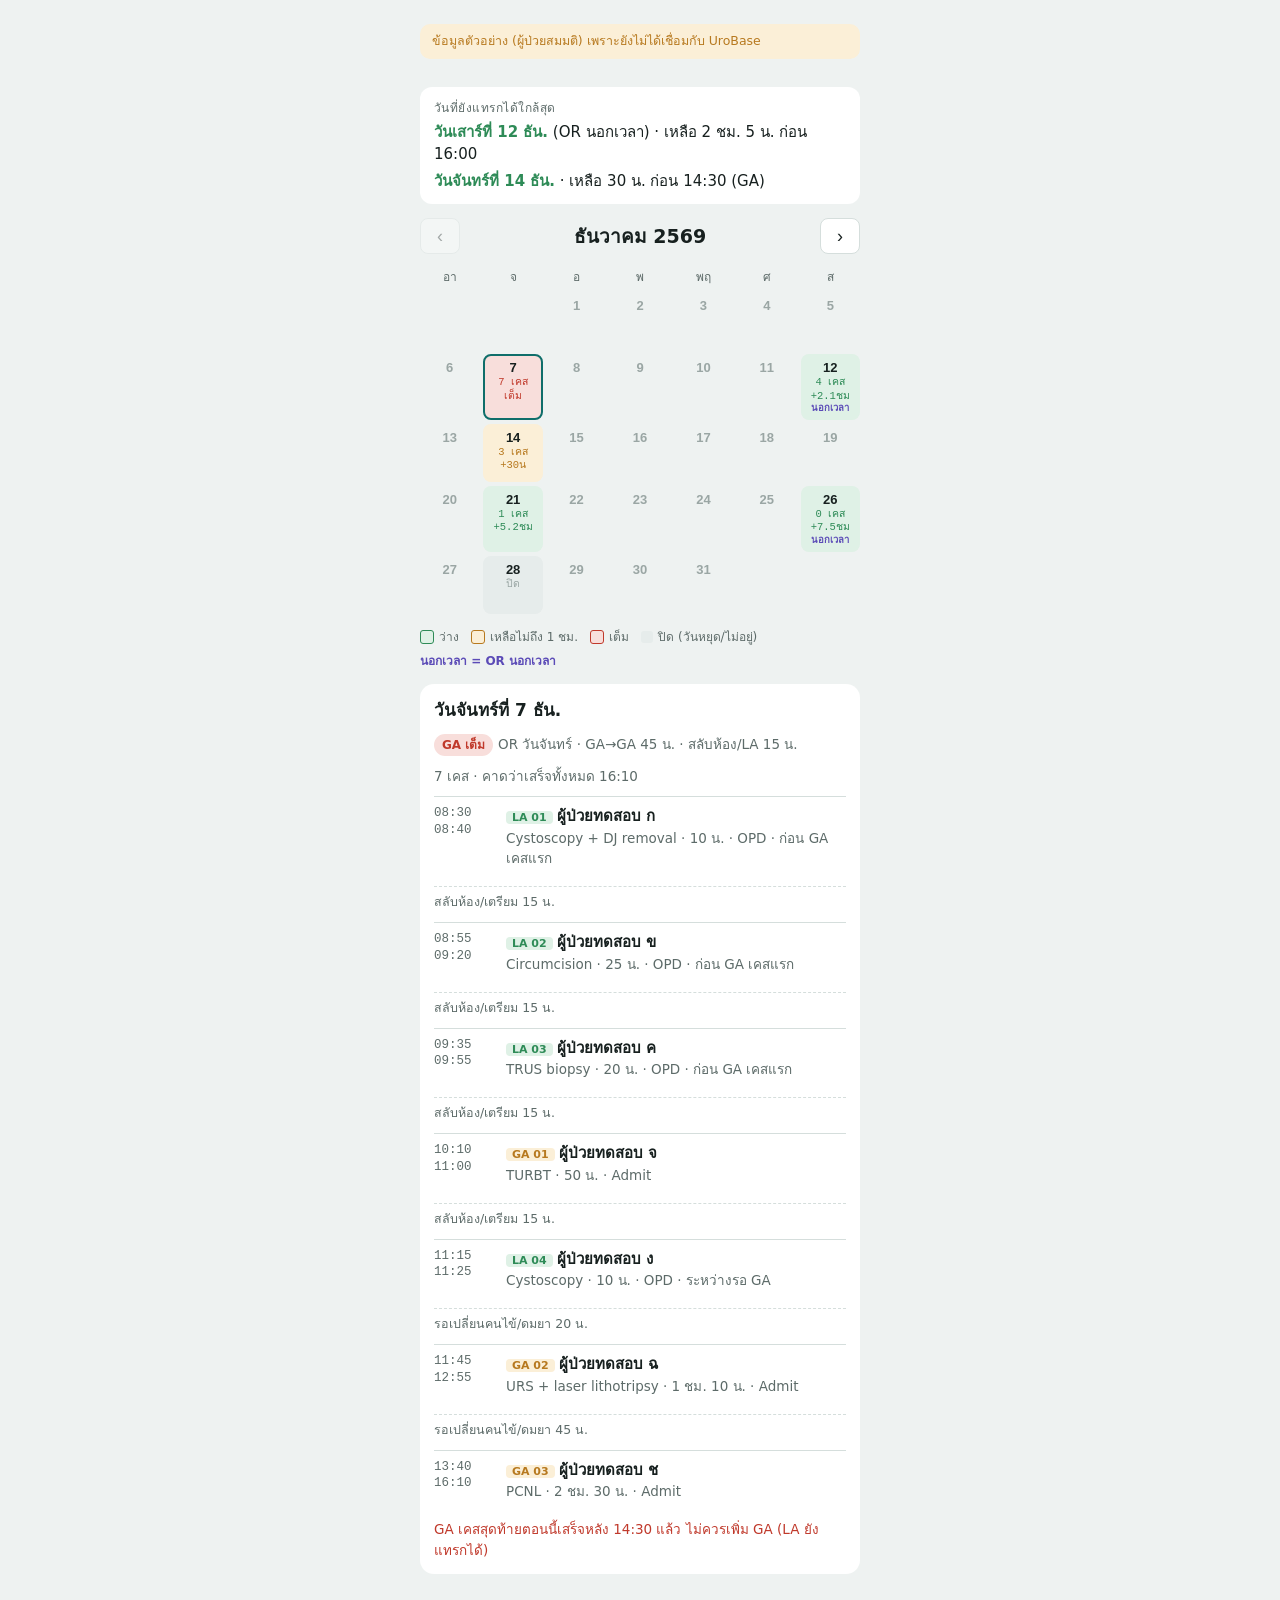
==== MiniApp/OrQueue/index.html @ 75303c89 "Add OrQueue mini app: 3-month OR calendar showing where a case can be inserted Pure scheduling logic" ====
<!doctype html>
<html lang="th">
<head>
<meta charset="utf-8">
<meta name="viewport" content="width=device-width, initial-scale=1, viewport-fit=cover">
<title>คิวผ่าตัด Uro</title>
</head>
<body>
<style>
/* Layout: one phone-width column; month grid on top, tapped day's timeline below */
:root{
  --bg:#eef2f1; --card:#ffffff; --fg:#17201f; --muted:#5d6b69; --line:#d5dedc;
  --accent:#0f6e6a; --free:#2e8b57; --freebg:#dff1e6; --tight:#b7791f; --tightbg:#fbefd7;
  --full:#c0392b; --fullbg:#f8dedb; --off:#9aa6a4; --offbg:#e6eceb; --oh:#5b4bb7;
  --font:system-ui,"Noto Sans Thai",sans-serif; --mono:ui-monospace,"Roboto Mono",monospace;
}
@media (prefers-color-scheme:dark){:root:not([data-theme="light"]){
  --bg:#0f1716; --card:#172221; --fg:#e4ecea; --muted:#9db0ad; --line:#2b3a38;
  --accent:#4fc2bb; --free:#5fcf8c; --freebg:#173528; --tight:#e6b04d; --tightbg:#3a2e14;
  --full:#f07a6c; --fullbg:#3d1d1a; --off:#6b7a78; --offbg:#1d2928; --oh:#a79bf2; color-scheme:dark}}
:root[data-theme="dark"]{
  --bg:#0f1716; --card:#172221; --fg:#e4ecea; --muted:#9db0ad; --line:#2b3a38;
  --accent:#4fc2bb; --free:#5fcf8c; --freebg:#173528; --tight:#e6b04d; --tightbg:#3a2e14;
  --full:#f07a6c; --fullbg:#3d1d1a; --off:#6b7a78; --offbg:#1d2928; --oh:#a79bf2; color-scheme:dark}
body{background:var(--bg);color:var(--fg);font-family:var(--font);font-size:15px;line-height:1.5}
.wrap{max-width:440px;margin:0 auto;padding-block:16px 40px;padding-left:max(16px,env(safe-area-inset-left,0px));padding-right:max(16px,env(safe-area-inset-right,0px));display:flex;flex-direction:column;gap:14px}
.note{font-size:13px;color:var(--muted);background:var(--card);border:1px dashed var(--line);border-radius:10px;padding:8px 12px}
.next{background:var(--card);border-radius:12px;padding:12px 14px;display:flex;flex-direction:column;gap:4px}
.next b{color:var(--free)}
.next .lbl{font-size:12px;color:var(--muted);letter-spacing:.04em}
.mhead{display:flex;align-items:center;justify-content:space-between}
.mhead h1{font-size:19px;margin:0;font-weight:700}
.mhead button{background:var(--card);border:1px solid var(--line);color:var(--fg);border-radius:8px;width:40px;height:36px;font-size:18px;cursor:pointer}
.mhead button:disabled{opacity:.35}
.grid{display:grid;grid-template-columns:repeat(7,1fr);gap:4px}
.dow{text-align:center;font-size:12px;color:var(--muted);padding-bottom:2px}
.cell{min-height:58px;border-radius:8px;padding:4px 3px;display:flex;flex-direction:column;align-items:center;gap:1px;font-size:13px;color:var(--off);border:2px solid transparent;background:transparent}
.cell.op{cursor:pointer;color:var(--fg)}
.cell.free{background:var(--freebg)}.cell.tight{background:var(--tightbg)}.cell.full{background:var(--fullbg)}
.cell.closed{background:var(--offbg)}
.cell.sel{border-color:var(--accent)}
.cell .d{font-weight:600}
.cell .s{font-family:var(--mono);font-size:10.5px;line-height:1.2}
.cell.free .s{color:var(--free)}.cell.tight .s{color:var(--tight)}.cell.full .s{color:var(--full)}.cell.closed .s{color:var(--off)}
.cell .tag{font-size:9.5px;color:var(--oh);font-weight:600;line-height:1.1}
.cell.past{opacity:.45}
.legend{display:flex;flex-wrap:wrap;gap:6px 12px;font-size:12px;color:var(--muted)}
.legend span{display:inline-flex;align-items:center;gap:5px}
.legend i{width:12px;height:12px;border-radius:3px;display:inline-block}
.day{background:var(--card);border-radius:14px;padding:14px;display:flex;flex-direction:column;gap:10px}
.day h2{margin:0;font-size:17px}
.pill{display:inline-block;font-size:12px;font-weight:600;padding:2px 8px;border-radius:99px}
.pill.free{background:var(--freebg);color:var(--free)}.pill.tight{background:var(--tightbg);color:var(--tight)}.pill.full{background:var(--fullbg);color:var(--full)}.pill.closed{background:var(--offbg);color:var(--off)}
.sum{font-size:13.5px;color:var(--muted)}
.case{display:grid;grid-template-columns:62px 1fr;gap:10px;padding:8px 0;border-top:1px solid var(--line)}
.case .t{font-family:var(--mono);font-size:12.5px;color:var(--muted);line-height:1.35}
.case .n{font-weight:600}
.case .o{font-size:13.5px;color:var(--muted)}
.type{font-size:11px;font-weight:700;padding:0 6px;border-radius:4px;margin-right:4px}
.type.GA{background:var(--tightbg);color:var(--tight)}.type.LA{background:var(--freebg);color:var(--free)}
.warn{color:var(--full);font-size:12.5px}
.gap{border-top:1px dashed var(--line);padding:6px 0 0;font-size:12.5px;color:var(--muted)}
.cut{border-top:2px solid var(--full);padding-top:4px;font-size:12px;color:var(--full);font-weight:600}
.slot{border:2px dashed var(--free);border-radius:10px;padding:8px 10px;color:var(--free);font-weight:600;font-size:14px}
.slot.t{border-color:var(--tight);color:var(--tight)}
.err{color:var(--full);font-size:13px;white-space:pre-wrap}
.demo{font-size:12.5px;color:var(--tight);background:var(--tightbg);border-radius:10px;padding:8px 12px}
</style>
<div class="wrap">
  <div class="demo" id="demo" hidden>ข้อมูลตัวอย่าง (ผู้ป่วยสมมติ) เพราะยังไม่ได้เชื่อมกับ UroBase</div>
  <div class="err" id="err"></div>
  <div class="next" id="next"></div>
  <div class="mhead">
    <button id="prev" type="button" aria-label="เดือนก่อน">‹</button>
    <h1 id="mtitle"></h1>
    <button id="nextm" type="button" aria-label="เดือนถัดไป">›</button>
  </div>
  <div class="grid" id="grid"></div>
  <div class="legend">
    <span><i style="background:var(--freebg);border:1px solid var(--free)"></i>ว่าง</span>
    <span><i style="background:var(--tightbg);border:1px solid var(--tight)"></i>เหลือไม่ถึง 1 ชม.</span>
    <span><i style="background:var(--fullbg);border:1px solid var(--full)"></i>เต็ม</span>
    <span><i style="background:var(--offbg)"></i>ปิด (วันหยุด/ไม่อยู่)</span>
    <span style="color:var(--oh);font-weight:600">นอกเวลา = OR นอกเวลา</span>
  </div>
  <div class="day" id="day"></div>
</div>
<script>
// OrQueue: estimate the OR timeline of one day and how much room is left.
// Pure functions, no Memento API, so the same code runs in the mini app,
// in the mockup and in node tests (test/orqueue.test.js).
//
// Rules (kim, 2026-11-13):
//  - OR days: every Monday, plus days with a Holidays entry of calendar "Kim"
//    titled "OR นอกเวลา" (Saturdays). There is never OR นอกเวลา on a Monday.
//  - Start 08:30.
//  - LA (OPD) cases go first while the first GA patient is prepared (2-3 cases),
//    and between GA cases (about 2 cases) instead of waiting for the GA turnover.
//    OPD LA is never the last case. Admitted LA may be done after the last GA.
//  - GA cases: shortest first (not by Que), so the long one is last.
//  - Turnover: GA -> GA 45 min on Monday, 20 min OR นอกเวลา (2 rooms alternate).
//    LA -> LA and LA <-> GA 15 min (different room, op note).
//  - Monday: a new GA can be added when the current last GA ends by 14:30
//    (the second-to-last case must finish by 14:30; the last may run late).
//  - OR นอกเวลา: the last case must START before 16:00.
//  - Missing OpLength: assume GA 60 min, LA 15 min.

var orq = {
  START: 8 * 60 + 30,
  MON_CUT: 14 * 60 + 30,
  OH_LAST_START: 16 * 60,
  GA_TURN: { MON: 45, OH: 20 },
  SWITCH: 15,
  DEFAULT_LEN: { GA: 60, LA: 15 },
  LA_FIRST_MAX: 3,   // LA before the first GA
  LA_GAP_MAX: 2,     // LA between two GA
  GREEN_MIN: 60,     // minutes left for "free" (green); less = "tight" (yellow)

  // Kind of day from the Holidays entries of that date.
  // hols: [{ title, calendar, holiday:Boolean, outOfDuty:Boolean }]
  // returns null (not an OR day), {kind:"closed", why}, or {kind:"op", mode:"MON"|"OH"}
  dayKind: function (date, hols) {
    hols = hols || [];
    var off = hols.filter(function (h) { return h.outOfDuty; });
    if (off.length) return { kind: "closed", why: off[0].title || "ไม่อยู่" };
    var oh = hols.some(function (h) {
      return h.calendar == "Kim" && /or\s*นอกเวลา/i.test(h.title || "");
    });
    if (oh) return { kind: "op", mode: "OH" };
    if (date.getDay() !== 1) return null;
    var hol = hols.filter(function (h) { return h.holiday; });
    if (hol.length) return { kind: "closed", why: hol[0].title || "วันหยุด" };
    return { kind: "op", mode: "MON" };
  },

  // cases: [{ type:"GA"|"LA", que:Number, minutes:Number|null, visit:"OPD"|"Admit", ...anything }]
  // returns rows (in time order) with s/e = start/end in minutes from midnight.
  simulate: function (mode, cases) {
    var self = this;
    var norm = function (c) {
      var m = Number(c.minutes);
      var guess = !(m > 0);
      return Object.assign({}, c, { guess: guess, len: guess ? self.DEFAULT_LEN[c.type] : Math.round(m) });
    };
    var byQue = function (a, b) { return (Number(a.que) || 99) - (Number(b.que) || 99); };
    var ga = cases.filter(function (c) { return c.type == "GA"; }).map(norm)
      .sort(function (a, b) { return a.len - b.len || byQue(a, b); });
    var la = cases.filter(function (c) { return c.type != "GA"; }).map(norm).sort(byQue);
    var opd = la.filter(function (c) { return c.visit != "Admit"; });
    var adm = la.filter(function (c) { return c.visit == "Admit"; });

    var rows = [];
    var t = this.START;
    var push = function (c, s, where) {
      rows.push(Object.assign({}, c, { s: s, e: s + c.len, where: where }));
      t = s + c.len;
    };

    if (ga.length == 0) {           // LA only day
      opd.concat(adm).forEach(function (c, i) { push(c, i ? t + self.SWITCH : t, ""); });
      return { rows: rows, gaEnds: [], end: rows.length ? t : null };
    }

    // slots[0] = before the first GA, slots[i] = between GA i-1 and GA i
    var slots = [];
    for (var i = 0; i < ga.length; i++) slots.push([]);
    var cap = function (i) { return i == 0 ? self.LA_FIRST_MAX : self.LA_GAP_MAX; };
    var fill = function (list) {
      var rest = [];
      list.forEach(function (c) {
        for (var i = 0; i < slots.length; i++) {
          if (slots[i].length < cap(i)) { slots[i].push(c); return; }
        }
        rest.push(c);
      });
      return rest;
    };
    var opdRest = fill(opd);
    // OPD LA must not be last: overflow goes into the last slot (before the last GA)
    opdRest.forEach(function (c) { slots[slots.length - 1].push(c); });
    var admRest = fill(adm);

    var gaEnds = [];
    ga.forEach(function (g, i) {
      var start;
      if (i == 0) {
        slots[0].forEach(function (c, j) { push(c, j ? t + self.SWITCH : self.START, "ก่อน GA เคสแรก"); });
        start = slots[0].length ? t + self.SWITCH : self.START;
      } else {
        var ready = t + self.GA_TURN[mode];
        slots[i].forEach(function (c) { push(c, t + self.SWITCH, "ระหว่างรอ GA"); });
        start = slots[i].length ? Math.max(ready, t + self.SWITCH) : ready;
      }
      push(g, start, "");
      gaEnds.push(t);
    });
    admRest.forEach(function (c) { push(c, t + self.SWITCH, "หลัง GA เสร็จ"); });
    return { rows: rows, gaEnds: gaEnds, end: t };
  },

  // Room left on a day. status: "free" | "tight" | "full"
  //  MON: left = 14:30 - end of the last GA (LA can always be added)
  //  OH : left = 16:00 - time a new GA could start
  dayStatus: function (mode, cases) {
    var sim = this.simulate(mode, cases);
    var left, nextStart;
    if (mode == "MON") {
      var lastGa = sim.gaEnds.length ? sim.gaEnds[sim.gaEnds.length - 1] : this.START;
      left = this.MON_CUT - lastGa;
      nextStart = sim.gaEnds.length ? lastGa + this.GA_TURN.MON : (sim.end != null ? sim.end + this.SWITCH : this.START);
    } else {
      nextStart = sim.end == null ? this.START : sim.end + this.GA_TURN.OH;
      left = this.OH_LAST_START - nextStart;
    }
    var status = left < 0 ? "full" : (left >= this.GREEN_MIN ? "free" : "tight");
    return Object.assign(sim, { mode: mode, left: Math.max(left, 0), status: status, nextStart: nextStart });
  },

  hm: function (m) {
    return ("0" + Math.floor(m / 60)).slice(-2) + ":" + ("0" + (m % 60)).slice(-2);
  }
};


// ===================== DATA =====================
// loadMemento(from, to) returns a Promise of { cases: [...], hols: [...] } for dates from..to.
//   cases: one per UroBase entry
//     { date: Date, type: ORType ("GA"|"LA"), que: Que, minutes: OpLength in minutes (null if empty),
//       visit: VisitType ("OPD"|"Admit"), status: Status, dr: Dr, name: Patient link title, op: Op, dx: Dx }
//   hols: one per Holidays entry
//     { date: Date, title: Title, calendar: Calendar, holiday: Holiday (bool), outOfDuty: OutOfDuty (bool) }
// UroBase OpLength is a duration in milliseconds -> divide by 60000.
// This is the ONLY function that talks to Memento. Read only, never write.
async function loadMemento(from, to) {
  throw new Error("NOT_CONNECTED");
}

var DR = "ชัยพร";          // only kim's cases (empty Dr is counted too)
var MONTHS_AHEAD = 3;

function keepCase(c) {
  return c.status != "Not" && (!c.dr || String(c.dr).indexOf(DR) > -1) && (c.type == "GA" || c.type == "LA");
}

// Demo data (fake patients) used when Memento is not connected, e.g. in the mockup.
function demoData(today) {
  var d = function (n) { var x = new Date(today); x.setDate(x.getDate() + n); return x; };
  var firstMon = (8 - today.getDay()) % 7 || 7;
  var mon = function (w) { return d(firstMon + 7 * w); };
  var sat = function (w) { return d(firstMon + 7 * w + 5); };
  var C = function (date, type, que, op, minutes, visit, name) {
    return { date: date, type: type, que: que, op: op, minutes: minutes, visit: visit, name: "ผู้ป่วยทดสอบ " + name, status: "Plan", dr: DR };
  };
  var cases = [
    C(mon(0), "LA", 1, "Cystoscopy + DJ removal", 10, "OPD", "ก"), C(mon(0), "LA", 2, "Circumcision", 25, "OPD", "ข"),
    C(mon(0), "LA", 3, "TRUS biopsy", 20, "OPD", "ค"), C(mon(0), "LA", 4, "Cystoscopy", 10, "OPD", "ง"),
    C(mon(0), "GA", 1, "TURBT", 50, "Admit", "จ"), C(mon(0), "GA", 2, "URS + laser lithotripsy", 70, "Admit", "ฉ"),
    C(mon(0), "GA", 3, "PCNL", 150, "Admit", "ช"),
    C(sat(0), "GA", 1, "URS + laser lithotripsy", 65, "Admit", "ซ"), C(sat(0), "GA", 2, "TURP", 75, "Admit", "ฌ"),
    C(sat(0), "GA", 3, "TURBT", 45, "Admit", "ญ"), C(sat(0), "GA", 4, "DJ insertion", null, "Admit", "ฎ"),
    C(mon(1), "LA", 1, "Vasectomy", 30, "OPD", "ฏ"), C(mon(1), "GA", 1, "Radical nephrectomy (lap)", 180, "Admit", "ฐ"),
    C(mon(1), "GA", 2, "URS", 60, "Admit", "ฑ"),
    C(mon(2), "GA", 1, "TURBT", 50, "Admit", "ฒ"),
    C(sat(4), "GA", 1, "PCNL", 140, "Admit", "ณ"), C(sat(4), "GA", 2, "URS + laser lithotripsy", 70, "Admit", "ด"),
    C(sat(4), "GA", 3, "TURP", 80, "Admit", "ต"), C(sat(4), "GA", 4, "TURBT", 50, "Admit", "ถ"),
    C(sat(4), "GA", 5, "URS", 60, "Admit", "ท"),
    C(mon(5), "LA", 1, "TRUS biopsy", 15, "OPD", "ธ"), C(mon(5), "GA", 1, "TURP", 80, "Admit", "น"),
    C(mon(5), "GA", 2, "URS", 60, "Admit", "บ"), C(mon(5), "LA", 2, "Circumcision", 25, "Admit", "ป")
  ];
  var H = function (date, title, calendar, holiday, outOfDuty) {
    return { date: date, title: title, calendar: calendar, holiday: !!holiday, outOfDuty: !!outOfDuty };
  };
  var hols = [
    H(sat(0), "OR นอกเวลา", "Kim"), H(sat(2), "OR นอกเวลา", "Kim"), H(sat(4), "OR นอกเวลา", "Kim"),
    H(sat(7), "OR นอกเวลา", "Kim"), H(sat(10), "OR นอกเวลา", "Kim"),
    H(mon(3), "วันหยุดชดเชย", "Holidays", true, false), H(mon(8), "ไม่อยู่ (ประชุม)", "Kim", false, true)
  ];
  return { cases: cases, hols: hols };
}

// ===================== VIEW =====================
var TH_M = ["มกราคม", "กุมภาพันธ์", "มีนาคม", "เมษายน", "พฤษภาคม", "มิถุนายน", "กรกฎาคม", "สิงหาคม", "กันยายน", "ตุลาคม", "พฤศจิกายน", "ธันวาคม"];
var TH_D = ["อา", "จ", "อ", "พ", "พฤ", "ศ", "ส"];
var TH_DL = ["อาทิตย์", "จันทร์", "อังคาร", "พุธ", "พฤหัสบดี", "ศุกร์", "เสาร์"];
var key = function (d) { return d.getFullYear() + "-" + (d.getMonth() + 1) + "-" + d.getDate(); };
var hm = function (m) { return orq.hm(m); };
var dur = function (m) { return m >= 60 ? Math.floor(m / 60) + " ชม." + (m % 60 ? " " + m % 60 + " น." : "") : m + " น."; };
var short = function (m) { return m >= 60 ? (m / 60).toFixed(m % 60 ? 1 : 0) + "ชม" : m + "น"; };
var thDate = function (d) { return "วัน" + TH_DL[d.getDay()] + "ที่ " + d.getDate() + " " + TH_M[d.getMonth()].slice(0, 3) + "."; };
var esc = function (s) { return String(s == null ? "" : s).replace(/[&<>"]/g, function (c) { return { "&": "&amp;", "<": "&lt;", ">": "&gt;", '"': "&quot;" }[c]; }); };
var $ = function (id) { return document.getElementById(id); };

var TODAY = new Date(); TODAY.setHours(0, 0, 0, 0);
var END = new Date(TODAY); END.setMonth(END.getMonth() + MONTHS_AHEAD);
var CASES = {}, HOLS = {}, mOff = 0, sel = null;

function index(data) {
  CASES = {}; HOLS = {};
  data.cases.filter(keepCase).forEach(function (c) {
    var k = key(new Date(c.date)); (CASES[k] = CASES[k] || []).push(c);
  });
  data.hols.forEach(function (h) { var k = key(new Date(h.date)); (HOLS[k] = HOLS[k] || []).push(h); });
}

function dayInfo(d) {
  var k = key(d), kind = orq.dayKind(d, HOLS[k]), cases = CASES[k] || [];
  if (!kind) return cases.length ? { kind: "extra", cases: cases } : null;
  if (kind.kind == "closed") return Object.assign(kind, { cases: cases });
  return Object.assign({ kind: "op" }, orq.dayStatus(kind.mode, cases));
}

var lim = function (i) { return i.mode == "MON" ? "ก่อน 14:30 (GA)" : "ก่อน 16:00"; };

function renderNext() {
  var out = [];
  for (var d = new Date(TODAY); d <= END && out.length < 2; d.setDate(d.getDate() + 1)) {
    if (d <= TODAY) continue;
    var i = dayInfo(d);
    if (i && i.kind == "op" && i.status != "full") out.push([new Date(d), i]);
  }
  $("next").innerHTML = '<span class="lbl">วันที่ยังแทรกได้ใกล้สุด</span>' + (out.length ? out.map(function (x) {
    return "<div><b>" + thDate(x[0]) + "</b> " + (x[1].mode == "OH" ? "(OR นอกเวลา) " : "") + "· เหลือ " + dur(x[1].left) + " " + lim(x[1]) + "</div>";
  }).join("") : "<div>ไม่มีวันว่างใน " + MONTHS_AHEAD + " เดือน</div>");
}

function renderMonth() {
  var base = new Date(TODAY.getFullYear(), TODAY.getMonth() + mOff, 1);
  $("mtitle").textContent = TH_M[base.getMonth()] + " " + (base.getFullYear() + 543);
  $("prev").disabled = mOff == 0; $("nextm").disabled = mOff == MONTHS_AHEAD;
  var g = $("grid");
  g.innerHTML = TH_D.map(function (x) { return '<div class="dow">' + x + "</div>"; }).join("");
  for (var i = 0; i < base.getDay(); i++) g.insertAdjacentHTML("beforeend", "<div></div>");
  var n = new Date(base.getFullYear(), base.getMonth() + 1, 0).getDate();
  for (var day = 1; day <= n; day++) (function (d) {
    var info = dayInfo(d), el = document.createElement("button");
    el.className = "cell"; el.type = "button"; el.innerHTML = '<span class="d">' + d.getDate() + "</span>";
    if (info) {
      var cls = info.kind == "op" ? info.status : info.kind == "closed" ? "closed" : "full";
      el.classList.add("op", cls);
      if (d < TODAY) el.classList.add("past");
      if (info.kind == "closed") el.innerHTML += '<span class="s">ปิด</span>' + (info.cases.length ? '<span class="tag">มีเคส!</span>' : "");
      else if (info.kind == "extra") el.innerHTML += '<span class="s">' + info.cases.length + ' เคส</span><span class="tag">นอกวัน OR</span>';
      else {
        el.innerHTML += '<span class="s">' + info.rows.length + ' เคส</span><span class="s">' + (info.status == "full" ? "เต็ม" : "+" + short(info.left)) + "</span>";
        if (info.mode == "OH") el.innerHTML += '<span class="tag">นอกเวลา</span>';
      }
      el.onclick = function () { sel = key(d); renderMonth(); renderDay(d); };
      if (sel == key(d)) el.classList.add("sel");
    } else el.disabled = true;
    g.appendChild(el);
  })(new Date(base.getFullYear(), base.getMonth(), day));
}

function caseRow(r) {
  return '<div class="case"><div class="t">' + (r.s != null ? hm(r.s) + "<br>" + hm(r.e) : "") + '</div><div><div class="n"><span class="type ' + r.type + '">' + r.type + " " + esc(("0" + (r.que || "")).slice(-2)) + "</span>" + esc(r.name) +
    '</div><div class="o">' + esc(r.op) + (r.guess ? "" : r.len ? " · " + dur(r.len) : "") + (r.visit ? " · " + esc(r.visit) : "") + (r.where ? " · " + r.where : "") + "</div>" +
    (r.guess ? '<div class="warn">ไม่มีเวลาผ่าตัดในข้อมูล ใช้ค่าประมาณ ' + orq.DEFAULT_LEN[r.type] + " น.</div>" : "") + "</div></div>";
}

function renderDay(d) {
  var i = dayInfo(d), box = $("day");
  if (i.kind != "op") {
    box.innerHTML = "<h2>" + thDate(d) + "</h2>" + (i.kind == "closed"
      ? '<span class="pill closed">ปิด</span><div class="sum">' + esc(i.why) + " (จาก Holidays)</div>"
      : '<span class="pill full">ไม่ใช่วัน OR</span>') + (i.cases.length ? '<div class="warn">มีเคสลงไว้วันนี้ ' + i.cases.length + " เคส</div>" + i.cases.map(caseRow).join("") : "");
    return;
  }
  var label = i.mode == "MON" ? { free: "แทรก GA ได้", tight: "แทรก GA ได้อีก 1 เคส", full: "GA เต็ม" }[i.status] : { free: "ว่าง", tight: "เหลือน้อย", full: "เต็ม" }[i.status];
  var h = "<h2>" + thDate(d) + '</h2><div><span class="pill ' + i.status + '">' + label + '</span> <span class="sum">' + (i.mode == "OH" ? "OR นอกเวลา · GA→GA 20 น." : "OR วันจันทร์ · GA→GA 45 น.") + " · สลับห้อง/LA 15 น.</span></div>";
  h += '<div class="sum">' + i.rows.length + " เคส" + (i.end != null ? " · คาดว่าเสร็จทั้งหมด " + hm(i.end) : "") + "</div>";
  var prevE = null, cut = false;
  i.rows.forEach(function (r) {
    if (i.mode == "MON" && !cut && r.type == "GA" && r.s > orq.MON_CUT) { h += '<div class="cut">14:30 · GA ที่เริ่มหลังจากนี้ต้องเป็นเคสสุดท้าย</div>'; cut = true; }
    if (prevE != null && r.s > prevE) h += '<div class="gap">' + (r.type == "GA" && r.s - prevE > orq.SWITCH ? "รอเปลี่ยนคนไข้/ดมยา" : "สลับห้อง/เตรียม") + " " + (r.s - prevE) + " น.</div>";
    h += caseRow(r); prevE = r.e;
  });
  if (i.status != "full") {
    h += i.mode == "MON"
      ? '<div class="slot ' + (i.status == "tight" ? "t" : "") + '">แทรก GA ได้ · เหลือ ' + dur(i.left) + ' ก่อน 14:30<br><span style="font-weight:400;font-size:13px">GA ใหม่ที่ยาวที่สุดของวันจะอยู่ท้ายสุด จึงยาวเท่าไรก็ได้ · LA OPD แทรกได้เสมอ</span></div>'
      : '<div class="slot ' + (i.status == "tight" ? "t" : "") + '">GA ใหม่เริ่มได้ราว ' + hm(i.nextStart) + " · เหลือ " + dur(i.left) + ' ก่อน 16:00<br><span style="font-weight:400;font-size:13px">เคสสุดท้ายต้องเริ่มก่อน 16:00</span></div>';
  } else h += '<div class="sum" style="color:var(--full)">' + (i.mode == "MON" ? "GA เคสสุดท้ายตอนนี้เสร็จหลัง 14:30 แล้ว ไม่ควรเพิ่ม GA (LA ยังแทรกได้)" : "เคสใหม่จะเริ่มหลัง 16:00 แล้ว") + "</div>";
  box.innerHTML = h;
}

function show(data, demo) {
  index(data);
  $("demo").hidden = !demo;
  renderNext();
  var first = null;
  for (var d = new Date(TODAY); d <= END && !first; d.setDate(d.getDate() + 1)) { var i = dayInfo(d); if (i && i.kind == "op") first = new Date(d); }
  if (first) { sel = key(first); mOff = (first.getFullYear() - TODAY.getFullYear()) * 12 + first.getMonth() - TODAY.getMonth(); }
  renderMonth();
  if (first) renderDay(first);
}

$("prev").onclick = function () { mOff--; renderMonth(); };
$("nextm").onclick = function () { mOff++; renderMonth(); };

var from = new Date(TODAY); from.setDate(1);
loadMemento(from, END).then(function (data) { show(data, false); }).catch(function (err) {
  if (String(err && err.message) != "NOT_CONNECTED") $("err").textContent = "อ่านข้อมูลจาก Memento ไม่ได้: " + (err && err.message || err);
  show(demoData(TODAY), true);
});
</script>
</body>
</html>
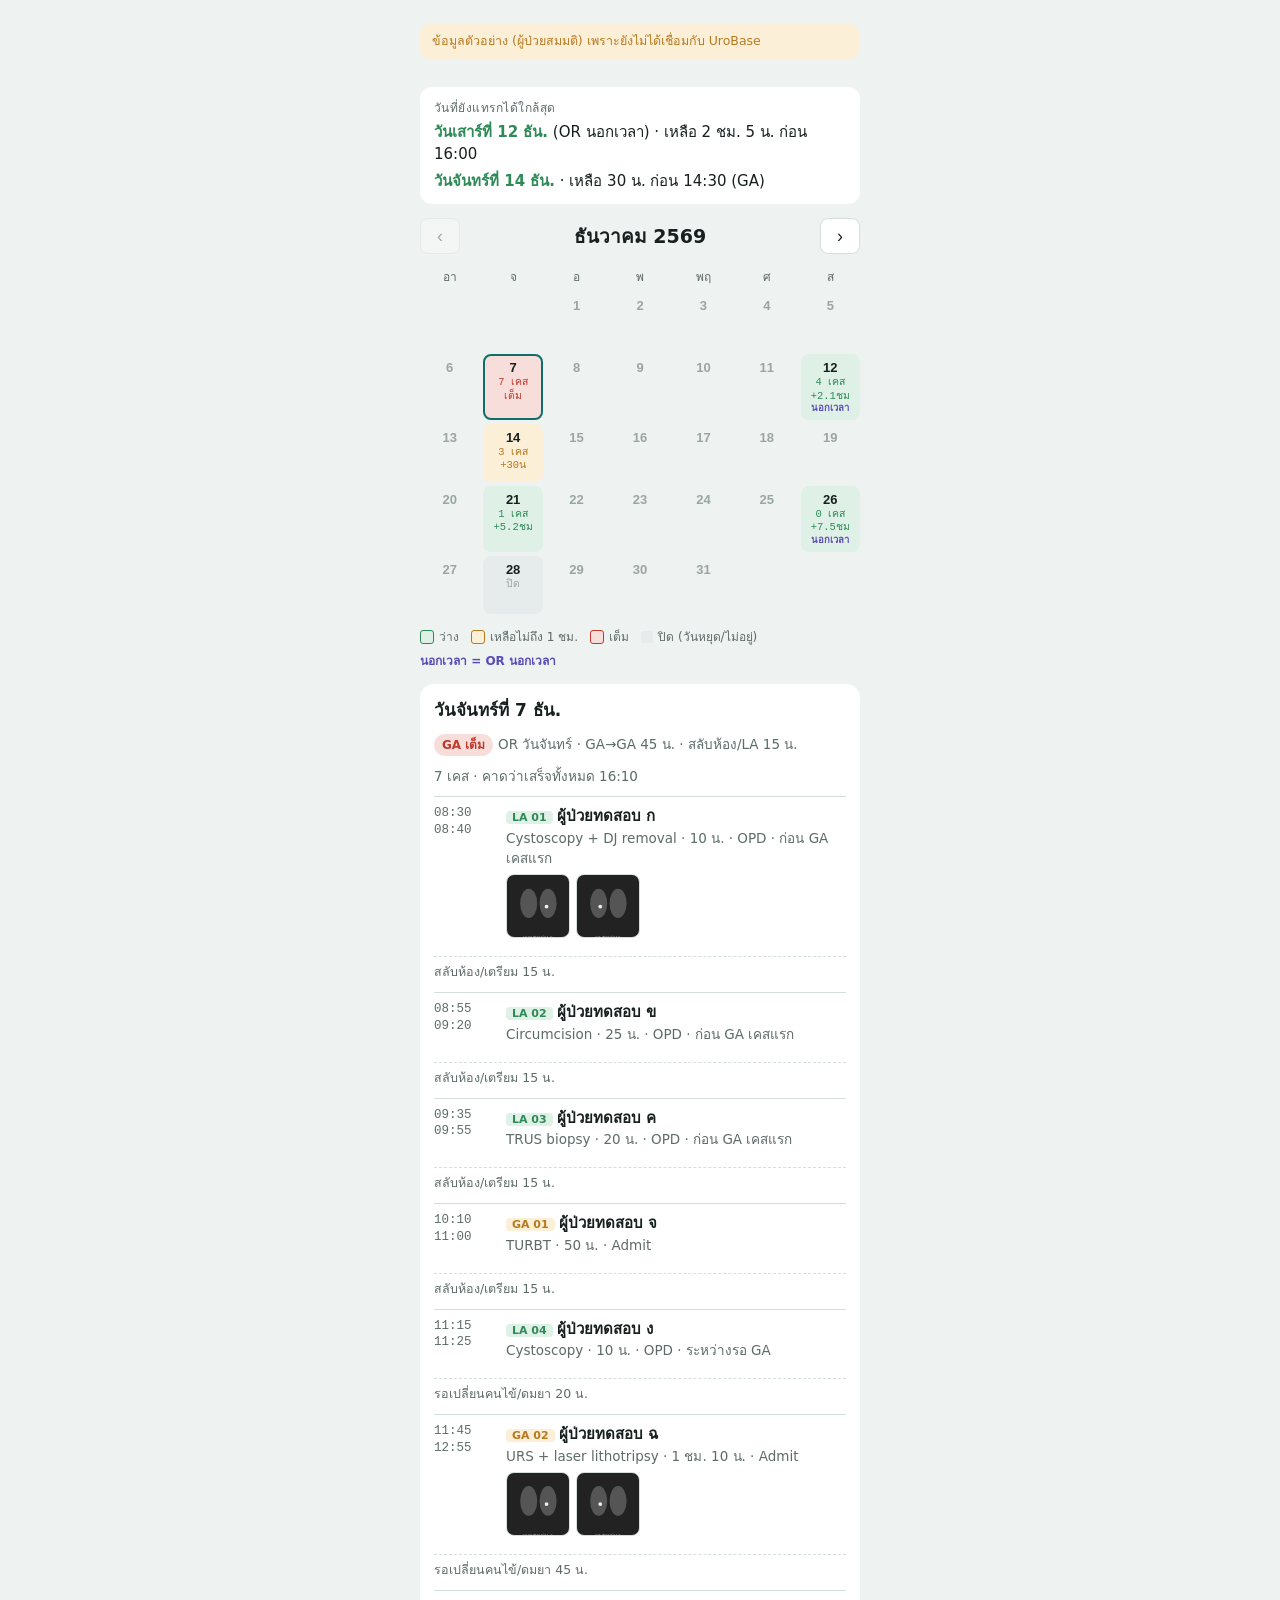
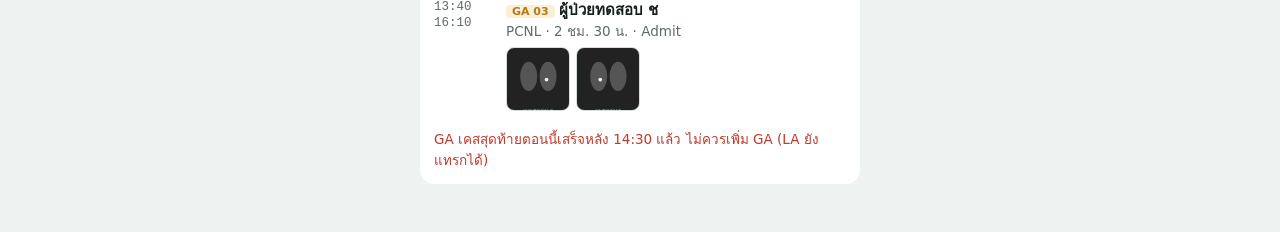
==== commit 50ba948a: "OrQueue: show Photo thumbnails under each case, tap for full screen Co-Authored-By: Claude Opus 5.5 " ====
--- a/MiniApp/OrQueue/index.html
+++ b/MiniApp/OrQueue/index.html
@@ -8,6 +8,7 @@
 <body>
 <style>
 /* Layout: one phone-width column; month grid on top, tapped day's timeline below */
+[hidden]{display:none!important}
 :root{
   --bg:#eef2f1; --card:#ffffff; --fg:#17201f; --muted:#5d6b69; --line:#d5dedc;
   --accent:#0f6e6a; --free:#2e8b57; --freebg:#dff1e6; --tight:#b7791f; --tightbg:#fbefd7;
@@ -65,6 +66,16 @@
 .slot.t{border-color:var(--tight);color:var(--tight)}
 .err{color:var(--full);font-size:13px;white-space:pre-wrap}
 .demo{font-size:12.5px;color:var(--tight);background:var(--tightbg);border-radius:10px;padding:8px 12px}
+.ph{display:flex;gap:6px;margin-top:6px;flex-wrap:wrap}
+.thumb{width:64px;height:64px;padding:0;border:1px solid var(--line);border-radius:8px;overflow:hidden;background:var(--offbg);cursor:pointer;color:var(--fg);font-weight:600}
+.thumb img{width:100%;height:100%;object-fit:cover;display:block}
+.thumb.bad::after{content:"ไม่มีรูป";font-size:11px;color:var(--muted)}
+.thumb.bad img{display:none}
+.viewer{position:fixed;inset:0;z-index:20;background:#000;display:flex;flex-direction:column;padding-top:env(safe-area-inset-top,0px);padding-bottom:env(safe-area-inset-bottom,0px)}
+.viewer img{flex:1;min-height:0;width:100%;object-fit:contain;touch-action:pinch-zoom}
+.vbar{display:flex;align-items:center;gap:8px;padding:10px max(12px,env(safe-area-inset-left,0px));color:#eee;font-size:14px}
+.vbar span{flex:1;min-width:0;text-align:center}
+.vbar button{background:#333;color:#fff;border:0;border-radius:8px;width:44px;height:40px;font-size:18px;cursor:pointer}
 </style>
 <div class="wrap">
   <div class="demo" id="demo" hidden>ข้อมูลตัวอย่าง (ผู้ป่วยสมมติ) เพราะยังไม่ได้เชื่อมกับ UroBase</div>
@@ -85,6 +96,15 @@
   </div>
   <div class="day" id="day"></div>
 </div>
+<div class="viewer" id="viewer" hidden>
+  <img id="vimg" alt="รูปขยาย">
+  <div class="vbar">
+    <button type="button" id="vprev" aria-label="รูปก่อน">‹</button>
+    <span id="vcap"></span>
+    <button type="button" id="vnext" aria-label="รูปถัดไป">›</button>
+    <button type="button" id="vclose" aria-label="ปิด">✕</button>
+  </div>
+</div>
 <script>
 // OrQueue: estimate the OR timeline of one day and how much room is left.
 // Pure functions, no Memento API, so the same code runs in the mini app,
@@ -226,7 +246,8 @@
 // loadMemento(from, to) returns a Promise of { cases: [...], hols: [...] } for dates from..to.
 //   cases: one per UroBase entry
 //     { date: Date, type: ORType ("GA"|"LA"), que: Que, minutes: OpLength in minutes (null if empty),
-//       visit: VisitType ("OPD"|"Admit"), status: Status, dr: Dr, name: Patient link title, op: Op, dx: Dx }
+//       visit: VisitType ("OPD"|"Admit"), status: Status, dr: Dr, name: Patient link title, op: Op, dx: Dx,
+//       photos: Photo field (image) as an array of strings an <img src> in this app can show; [] if none }
 //   hols: one per Holidays entry
 //     { date: Date, title: Title, calendar: Calendar, holiday: Holiday (bool), outOfDuty: OutOfDuty (bool) }
 // UroBase OpLength is a duration in milliseconds -> divide by 60000.
@@ -249,7 +270,8 @@
   var mon = function (w) { return d(firstMon + 7 * w); };
   var sat = function (w) { return d(firstMon + 7 * w + 5); };
   var C = function (date, type, que, op, minutes, visit, name) {
-    return { date: date, type: type, que: que, op: op, minutes: minutes, visit: visit, name: "ผู้ป่วยทดสอบ " + name, status: "Plan", dr: DR };
+    var photos = /URS|PCNL|lithotripsy|DJ/.test(op) ? [demoPhoto("KUB", name), demoPhoto("CT", name)] : [];
+    return { date: date, type: type, que: que, op: op, minutes: minutes, visit: visit, name: "ผู้ป่วยทดสอบ " + name, status: "Plan", dr: DR, photos: photos };
   };
   var cases = [
     C(mon(0), "LA", 1, "Cystoscopy + DJ removal", 10, "OPD", "ก"), C(mon(0), "LA", 2, "Circumcision", 25, "OPD", "ข"),
@@ -278,6 +300,15 @@
   return { cases: cases, hols: hols };
 }
 
+// Placeholder picture for the demo (not a real image).
+function demoPhoto(kind, tag) {
+  var svg = '<svg xmlns="http://www.w3.org/2000/svg" width="400" height="500" viewBox="0 0 400 500"><rect width="400" height="500" fill="#222"/>' +
+    '<ellipse cx="140" cy="230" rx="55" ry="95" fill="#555"/><ellipse cx="265" cy="230" rx="55" ry="95" fill="#555"/>' +
+    '<circle cx="' + (kind == "CT" ? 150 : 255) + '" cy="250" r="12" fill="#eee"/>' +
+    '<text x="200" y="460" fill="#aaa" font-size="28" text-anchor="middle" font-family="sans-serif">' + kind + ' ตัวอย่าง ' + tag + '</text></svg>';
+  return "data:image/svg+xml;charset=utf-8," + encodeURIComponent(svg);
+}
+
 // ===================== VIEW =====================
 var TH_M = ["มกราคม", "กุมภาพันธ์", "มีนาคม", "เมษายน", "พฤษภาคม", "มิถุนายน", "กรกฎาคม", "สิงหาคม", "กันยายน", "ตุลาคม", "พฤศจิกายน", "ธันวาคม"];
 var TH_D = ["อา", "จ", "อ", "พ", "พฤ", "ศ", "ส"];
@@ -354,10 +385,34 @@
 function caseRow(r) {
   return '<div class="case"><div class="t">' + (r.s != null ? hm(r.s) + "<br>" + hm(r.e) : "") + '</div><div><div class="n"><span class="type ' + r.type + '">' + r.type + " " + esc(("0" + (r.que || "")).slice(-2)) + "</span>" + esc(r.name) +
     '</div><div class="o">' + esc(r.op) + (r.guess ? "" : r.len ? " · " + dur(r.len) : "") + (r.visit ? " · " + esc(r.visit) : "") + (r.where ? " · " + r.where : "") + "</div>" +
-    (r.guess ? '<div class="warn">ไม่มีเวลาผ่าตัดในข้อมูล ใช้ค่าประมาณ ' + orq.DEFAULT_LEN[r.type] + " น.</div>" : "") + "</div></div>";
+    (r.guess ? '<div class="warn">ไม่มีเวลาผ่าตัดในข้อมูล ใช้ค่าประมาณ ' + orq.DEFAULT_LEN[r.type] + " น.</div>" : "") + photoStrip(r) + "</div></div>";
+}
+
+// Photo thumbnails (first 3), tap to open full screen.
+var PHOTOS = [];
+function photoStrip(r) {
+  var list = (r.photos || []).filter(Boolean);
+  if (!list.length) return "";
+  var id = PHOTOS.push({ list: list, name: r.name }) - 1;
+  var h = '<div class="ph">';
+  list.slice(0, 3).forEach(function (src, j) {
+    h += '<button type="button" class="thumb" onclick="openPhoto(' + id + "," + j + ')"><img loading="lazy" alt="รูป ' + (j + 1) + '" src="' + esc(src) + '" onerror="this.parentNode.classList.add(\'bad\')"></button>';
+  });
+  if (list.length > 3) h += '<button type="button" class="thumb more" onclick="openPhoto(' + id + ',3)">+' + (list.length - 3) + "</button>";
+  return h + "</div>";
+}
+var view = { id: 0, j: 0 };
+function openPhoto(id, j) { view = { id: id, j: j }; showPhoto(); $("viewer").hidden = false; }
+function showPhoto() {
+  var p = PHOTOS[view.id], n = p.list.length;
+  view.j = (view.j + n) % n;
+  $("vimg").src = p.list[view.j];
+  $("vcap").textContent = p.name + " · รูป " + (view.j + 1) + "/" + n;
+  $("vprev").hidden = $("vnext").hidden = n < 2;
 }
 
 function renderDay(d) {
+  PHOTOS = [];
   var i = dayInfo(d), box = $("day");
   if (i.kind != "op") {
     box.innerHTML = "<h2>" + thDate(d) + "</h2>" + (i.kind == "closed"
@@ -393,6 +448,10 @@
   if (first) renderDay(first);
 }
 
+$("vclose").onclick = function () { $("viewer").hidden = true; $("vimg").removeAttribute("src"); };
+$("vprev").onclick = function () { view.j--; showPhoto(); };
+$("vnext").onclick = function () { view.j++; showPhoto(); };
+$("vimg").onerror = function () { if ($("vimg").getAttribute("src")) $("vcap").textContent += " · เปิดรูปไม่ได้"; };
 $("prev").onclick = function () { mOff--; renderMonth(); };
 $("nextm").onclick = function () { mOff++; renderMonth(); };
 
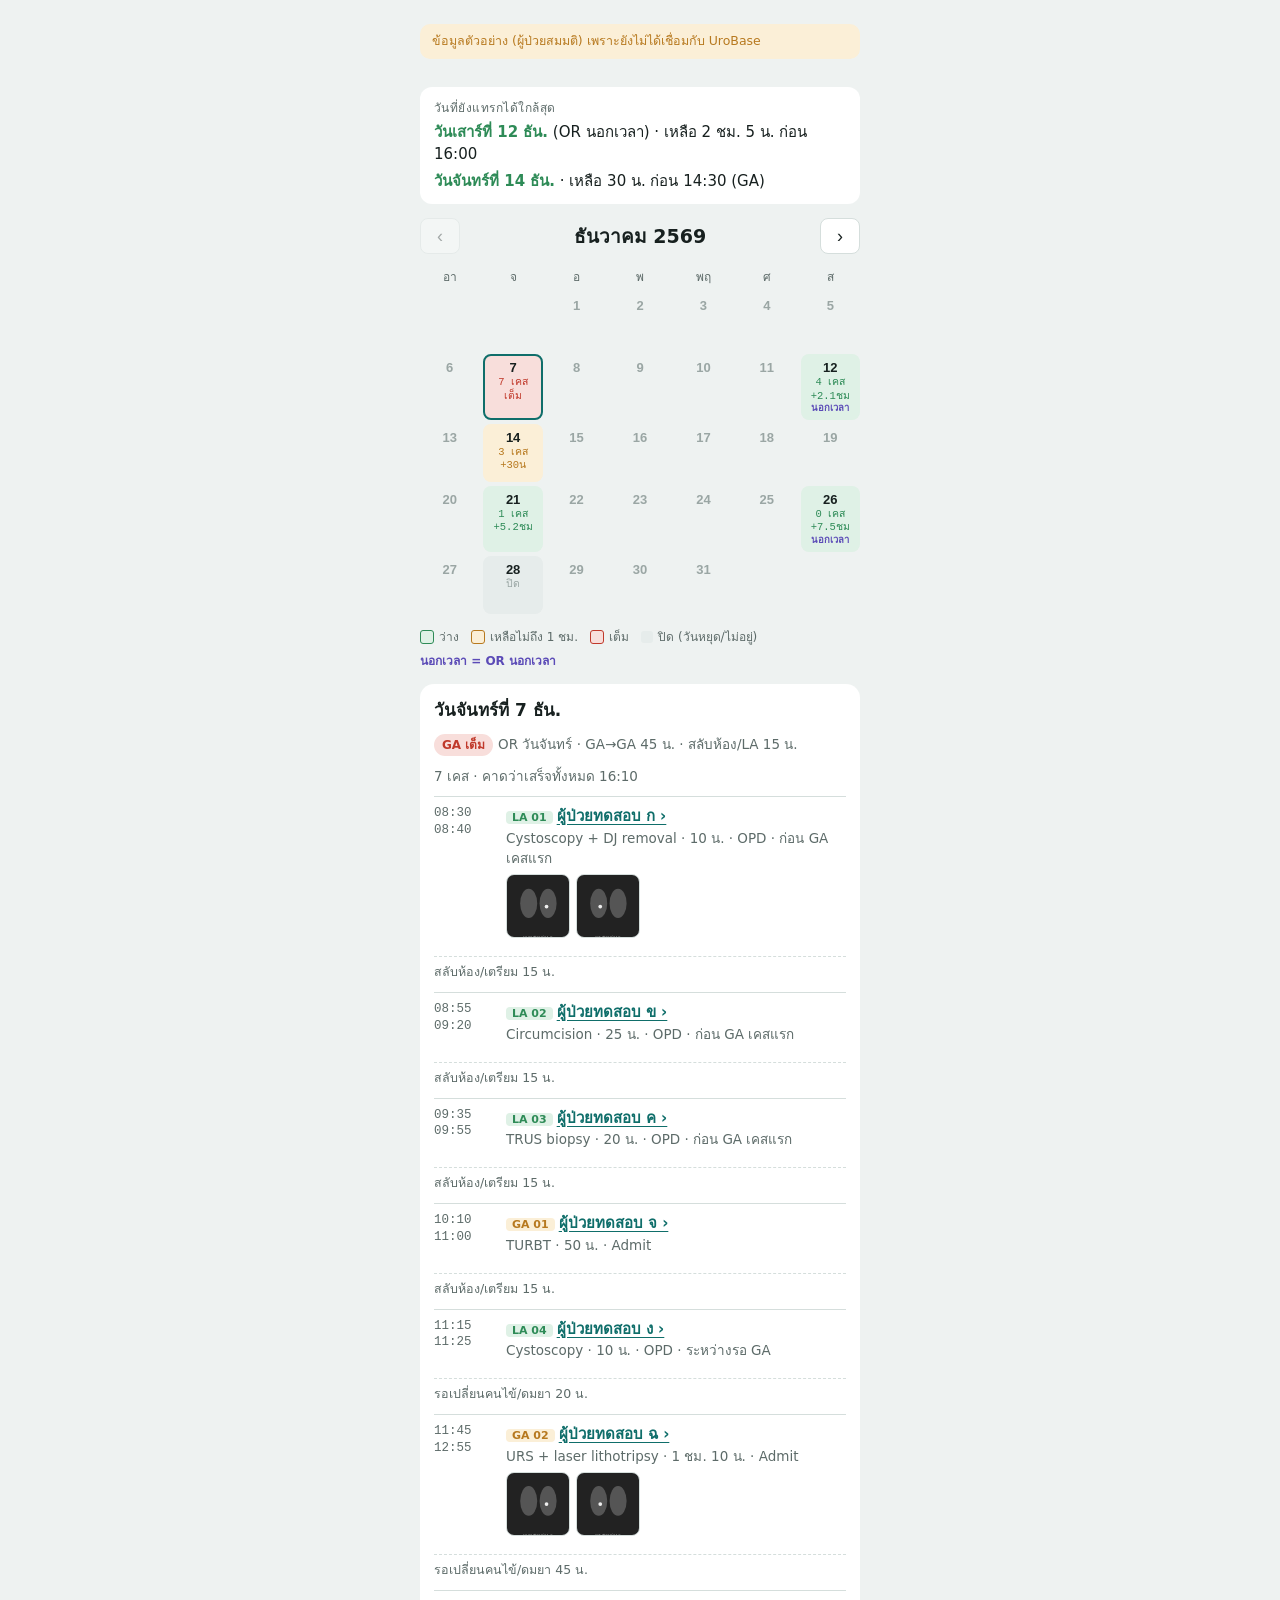
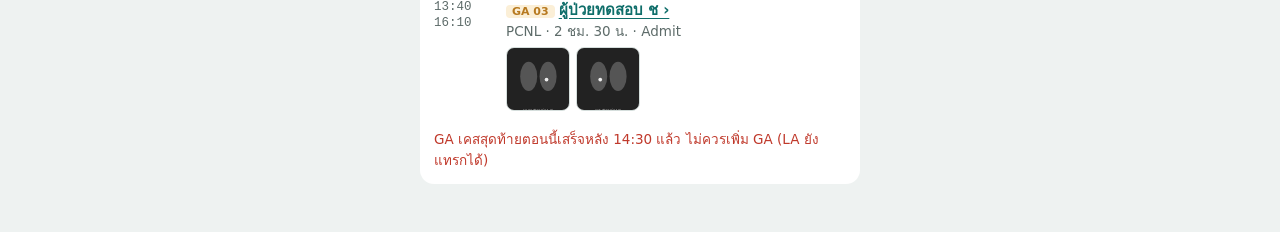
==== commit 26dfec20: "OrQueue: tap patient name to open the UroBase entry card (openEntry hook) Co-Authored-By: Claude Opu" ====
--- a/MiniApp/OrQueue/index.html
+++ b/MiniApp/OrQueue/index.html
@@ -76,6 +76,8 @@
 .vbar{display:flex;align-items:center;gap:8px;padding:10px max(12px,env(safe-area-inset-left,0px));color:#eee;font-size:14px}
 .vbar span{flex:1;min-width:0;text-align:center}
 .vbar button{background:#333;color:#fff;border:0;border-radius:8px;width:44px;height:40px;font-size:18px;cursor:pointer}
+.link{background:none;border:0;padding:0;font:inherit;font-weight:600;color:var(--accent);text-decoration:underline;text-underline-offset:3px;cursor:pointer;text-align:left}
+.toast{position:fixed;left:50%;transform:translateX(-50%);bottom:calc(20px + env(safe-area-inset-bottom,0px));z-index:30;background:var(--fg);color:var(--bg);padding:8px 14px;border-radius:99px;font-size:13.5px;max-width:90%}
 </style>
 <div class="wrap">
   <div class="demo" id="demo" hidden>ข้อมูลตัวอย่าง (ผู้ป่วยสมมติ) เพราะยังไม่ได้เชื่อมกับ UroBase</div>
@@ -105,6 +107,7 @@
     <button type="button" id="vclose" aria-label="ปิด">✕</button>
   </div>
 </div>
+<div class="toast" id="toast" hidden></div>
 <script>
 // OrQueue: estimate the OR timeline of one day and how much room is left.
 // Pure functions, no Memento API, so the same code runs in the mini app,
@@ -247,13 +250,20 @@
 //   cases: one per UroBase entry
 //     { date: Date, type: ORType ("GA"|"LA"), que: Que, minutes: OpLength in minutes (null if empty),
 //       visit: VisitType ("OPD"|"Admit"), status: Status, dr: Dr, name: Patient link title, op: Op, dx: Dx,
-//       photos: Photo field (image) as an array of strings an <img src> in this app can show; [] if none }
+//       photos: Photo field (image) as an array of strings an <img src> in this app can show; [] if none,
+//       id: the entry id (used by openEntry) }
 //   hols: one per Holidays entry
 //     { date: Date, title: Title, calendar: Calendar, holiday: Holiday (bool), outOfDuty: OutOfDuty (bool) }
 // UroBase OpLength is a duration in milliseconds -> divide by 60000.
 // This is the ONLY function that talks to Memento. Read only, never write.
 async function loadMemento(from, to) {
   throw new Error("NOT_CONNECTED");
+}
+
+// openEntry(c) opens the UroBase entry c (c.id) in Memento's entry view card.
+// Like loadMemento, this is written by the Builder with the mini app API. Return false if it cannot open.
+function openEntry(c) {
+  return false;
 }
 
 var DR = "ชัยพร";          // only kim's cases (empty Dr is counted too)
@@ -271,7 +281,7 @@
   var sat = function (w) { return d(firstMon + 7 * w + 5); };
   var C = function (date, type, que, op, minutes, visit, name) {
     var photos = /URS|PCNL|lithotripsy|DJ/.test(op) ? [demoPhoto("KUB", name), demoPhoto("CT", name)] : [];
-    return { date: date, type: type, que: que, op: op, minutes: minutes, visit: visit, name: "ผู้ป่วยทดสอบ " + name, status: "Plan", dr: DR, photos: photos };
+    return { id: "demo-" + name, date: date, type: type, que: que, op: op, minutes: minutes, visit: visit, name: "ผู้ป่วยทดสอบ " + name, status: "Plan", dr: DR, photos: photos };
   };
   var cases = [
     C(mon(0), "LA", 1, "Cystoscopy + DJ removal", 10, "OPD", "ก"), C(mon(0), "LA", 2, "Circumcision", 25, "OPD", "ข"),
@@ -382,8 +392,20 @@
   })(new Date(base.getFullYear(), base.getMonth(), day));
 }
 
+var ENTRIES = [];
+function tapEntry(i) {
+  var ok = false;
+  try { ok = openEntry(ENTRIES[i]) !== false; } catch (e) { ok = false; }
+  if (!ok) toast("เปิด entry ไม่ได้" + (ENTRIES[i] && String(ENTRIES[i].id).indexOf("demo-") == 0 ? " (ข้อมูลตัวอย่าง)" : ""));
+}
+function toast(msg) {
+  var t = $("toast"); t.textContent = msg; t.hidden = false;
+  clearTimeout(toast.h); toast.h = setTimeout(function () { t.hidden = true; }, 2500);
+}
+
 function caseRow(r) {
-  return '<div class="case"><div class="t">' + (r.s != null ? hm(r.s) + "<br>" + hm(r.e) : "") + '</div><div><div class="n"><span class="type ' + r.type + '">' + r.type + " " + esc(("0" + (r.que || "")).slice(-2)) + "</span>" + esc(r.name) +
+  var i = ENTRIES.push(r) - 1;
+  return '<div class="case"><div class="t">' + (r.s != null ? hm(r.s) + "<br>" + hm(r.e) : "") + '</div><div><div class="n"><span class="type ' + r.type + '">' + r.type + " " + esc(("0" + (r.que || "")).slice(-2)) + '</span><button type="button" class="link" onclick="tapEntry(' + i + ')">' + esc(r.name) + " ›</button>" +
     '</div><div class="o">' + esc(r.op) + (r.guess ? "" : r.len ? " · " + dur(r.len) : "") + (r.visit ? " · " + esc(r.visit) : "") + (r.where ? " · " + r.where : "") + "</div>" +
     (r.guess ? '<div class="warn">ไม่มีเวลาผ่าตัดในข้อมูล ใช้ค่าประมาณ ' + orq.DEFAULT_LEN[r.type] + " น.</div>" : "") + photoStrip(r) + "</div></div>";
 }
@@ -412,7 +434,7 @@
 }
 
 function renderDay(d) {
-  PHOTOS = [];
+  PHOTOS = []; ENTRIES = [];
   var i = dayInfo(d), box = $("day");
   if (i.kind != "op") {
     box.innerHTML = "<h2>" + thDate(d) + "</h2>" + (i.kind == "closed"
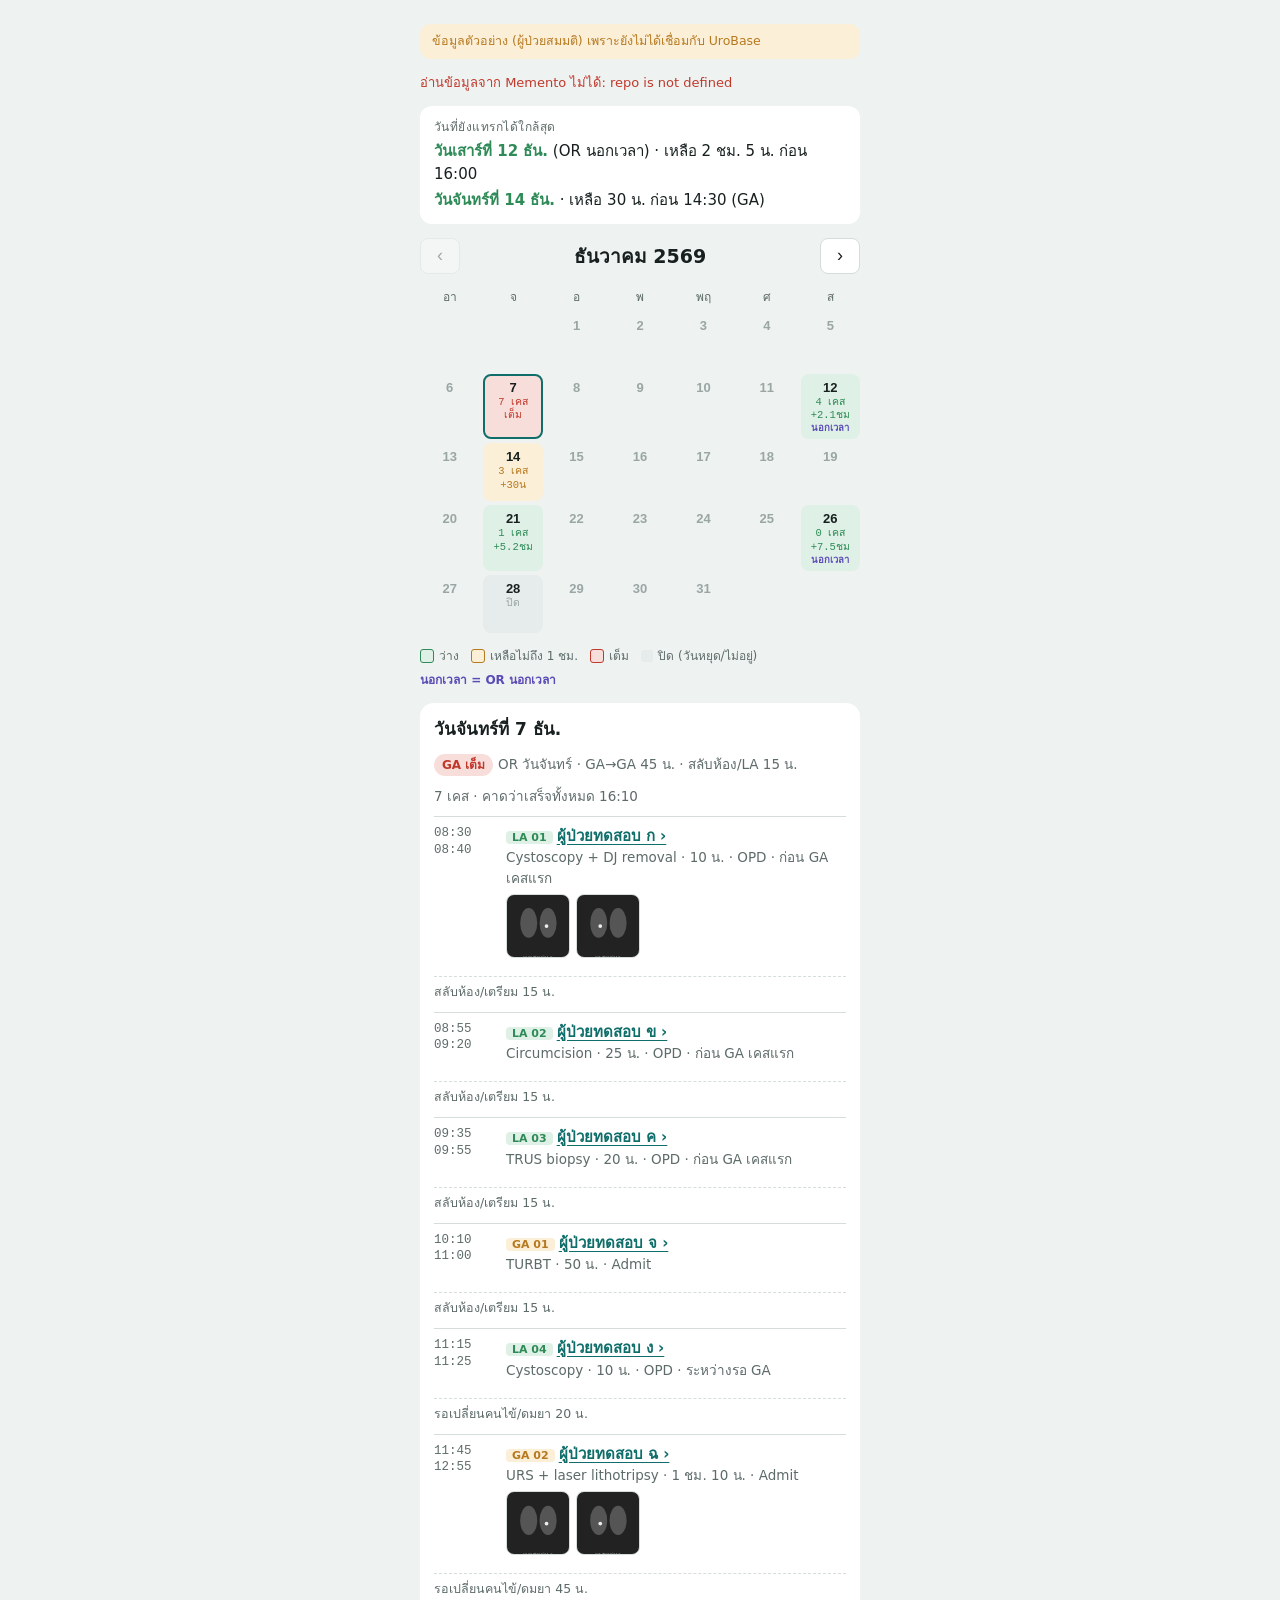
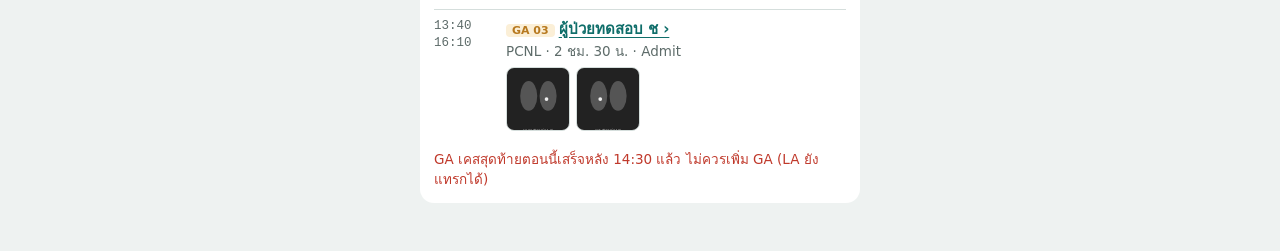
==== commit 02ef45c2: "OrQueue: keep the Builder's Memento loader and entry opener in the repo Adds repository.js as made b" ====
--- a/MiniApp/OrQueue/index.html
+++ b/MiniApp/OrQueue/index.html
@@ -108,6 +108,7 @@
   </div>
 </div>
 <div class="toast" id="toast" hidden></div>
+<script src="repository.js"></script>
 <script>
 // OrQueue: estimate the OR timeline of one day and how much room is left.
 // Pure functions, no Memento API, so the same code runs in the mini app,
@@ -255,15 +256,70 @@
 //   hols: one per Holidays entry
 //     { date: Date, title: Title, calendar: Calendar, holiday: Holiday (bool), outOfDuty: OutOfDuty (bool) }
 // UroBase OpLength is a duration in milliseconds -> divide by 60000.
-// This is the ONLY function that talks to Memento. Read only, never write.
+// loadMemento and openEntry are the only functions that talk to Memento (through repo in repository.js,
+// written by the Memento Builder). Read only, never write.
 async function loadMemento(from, to) {
-  throw new Error("NOT_CONNECTED");
-}
-
-// openEntry(c) opens the UroBase entry c (c.id) in Memento's entry view card.
-// Like loadMemento, this is written by the Builder with the mini app API. Return false if it cannot open.
-function openEntry(c) {
-  return false;
+  if (typeof repo == "undefined") throw new Error("NOT_CONNECTED");   // outside Memento (mockup)
+  var dayString = function (date) {
+    return date.getFullYear() + "-" + ("0" + (date.getMonth() + 1)).slice(-2) + "-" + ("0" + date.getDate()).slice(-2);
+  };
+  var asDate = function (value) {
+    if (!value) return null;
+    if (value instanceof Date) return new Date(value.getFullYear(), value.getMonth(), value.getDate());
+    var match = String(value).match(/^(\d{4})-(\d{2})-(\d{2})/);
+    if (match) return new Date(Number(match[1]), Number(match[2]) - 1, Number(match[3]));
+    var parsed = new Date(value);
+    return isNaN(parsed.getTime()) ? null : new Date(parsed.getFullYear(), parsed.getMonth(), parsed.getDate());
+  };
+  var range = { $gte: dayString(from), $lte: dayString(to) };
+  var results = await Promise.all([
+    repo.urobase.list({ where: { date: range } }),
+    repo.holidays.list({ where: { date: range } })
+  ]);
+  var cases = results[0].map(function (entry) {
+    var patient = entry.patient;
+    var patientName = Array.isArray(patient) ? (patient[0] && patient[0].title) : (patient && patient.title);
+    var filenames = Array.isArray(entry.photo) ? entry.photo : [];
+    return {
+      id: entry.id,
+      date: asDate(entry.date),
+      type: entry.ortype,
+      que: entry.que,
+      minutes: entry.oplength == null || !(Number(entry.oplength) > 0) ? null : Number(entry.oplength) / 60000,
+      visit: entry.visittype,
+      status: entry.status,
+      dr: entry.dr,
+      name: patientName || "ไม่ระบุชื่อ",
+      op: entry.op,
+      dx: entry.dx,
+      photos: filenames.map(function (filename) {
+        return repo.urobase.fileUrl(entry.id, "photo", filename, { size: 512 });
+      })
+    };
+  }).filter(function (item) { return item.date; });
+  var hols = results[1].map(function (entry) {
+    return {
+      date: asDate(entry.date),
+      title: entry.title_2,
+      calendar: entry.calendar,
+      holiday: !!entry.holiday,
+      outOfDuty: !!entry.outofduty
+    };
+  }).filter(function (item) { return item.date; });
+  return { cases: cases, hols: hols };
+}
+
+// openEntry(c) opens the UroBase entry c (c.id) in Memento's entry view card. Resolves false if it cannot.
+async function openEntry(c) {
+  if (!c || !c.id || typeof repo == "undefined") return false;
+  try {
+    var entry = await repo.urobase.lib.findById(c.id);
+    if (!entry) return false;
+    await entry.show();
+    return true;
+  } catch (err) {
+    return false;
+  }
 }
 
 var DR = "ชัยพร";          // only kim's cases (empty Dr is counted too)
@@ -394,9 +450,10 @@
 
 var ENTRIES = [];
 function tapEntry(i) {
-  var ok = false;
-  try { ok = openEntry(ENTRIES[i]) !== false; } catch (e) { ok = false; }
-  if (!ok) toast("เปิด entry ไม่ได้" + (ENTRIES[i] && String(ENTRIES[i].id).indexOf("demo-") == 0 ? " (ข้อมูลตัวอย่าง)" : ""));
+  var c = ENTRIES[i];
+  Promise.resolve().then(function () { return openEntry(c); }).catch(function () { return false; }).then(function (ok) {
+    if (ok === false) toast("เปิด entry ไม่ได้" + (c && String(c.id).indexOf("demo-") == 0 ? " (ข้อมูลตัวอย่าง)" : ""));
+  });
 }
 function toast(msg) {
   var t = $("toast"); t.textContent = msg; t.hidden = false;
